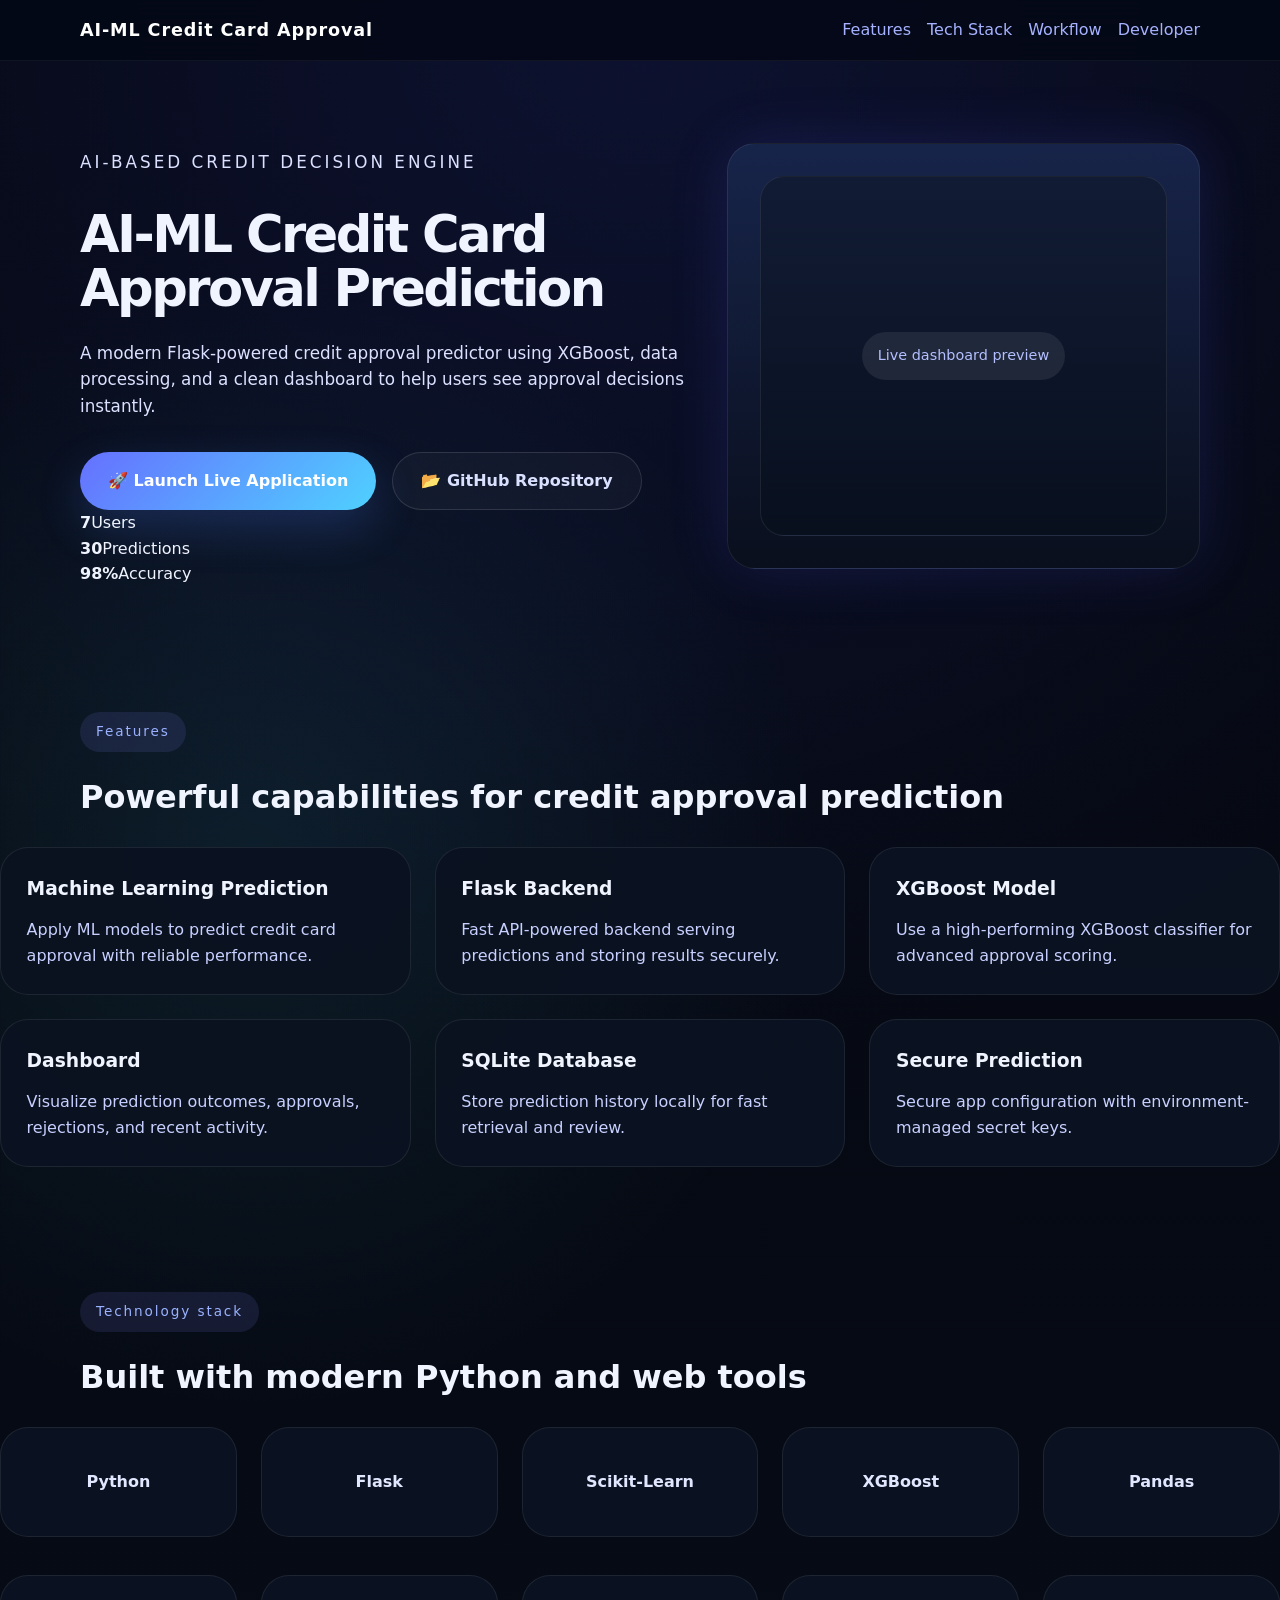
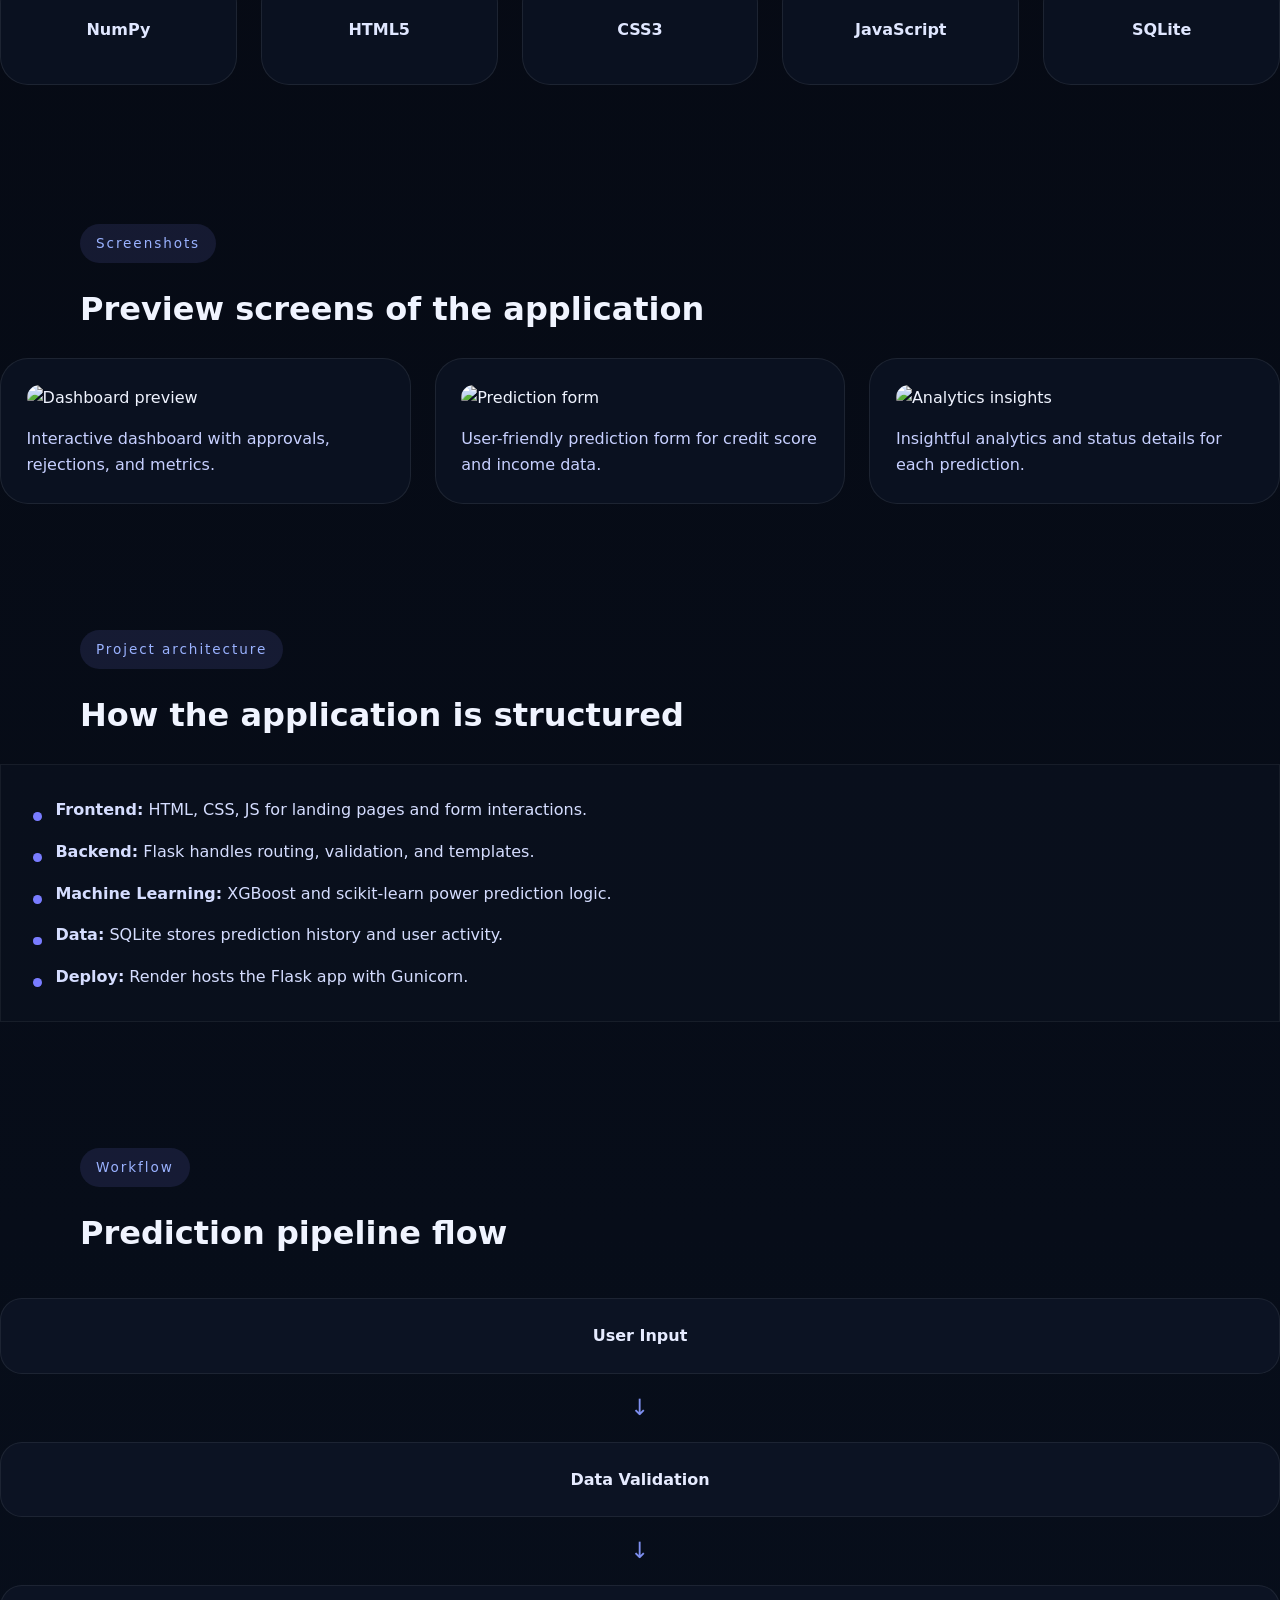
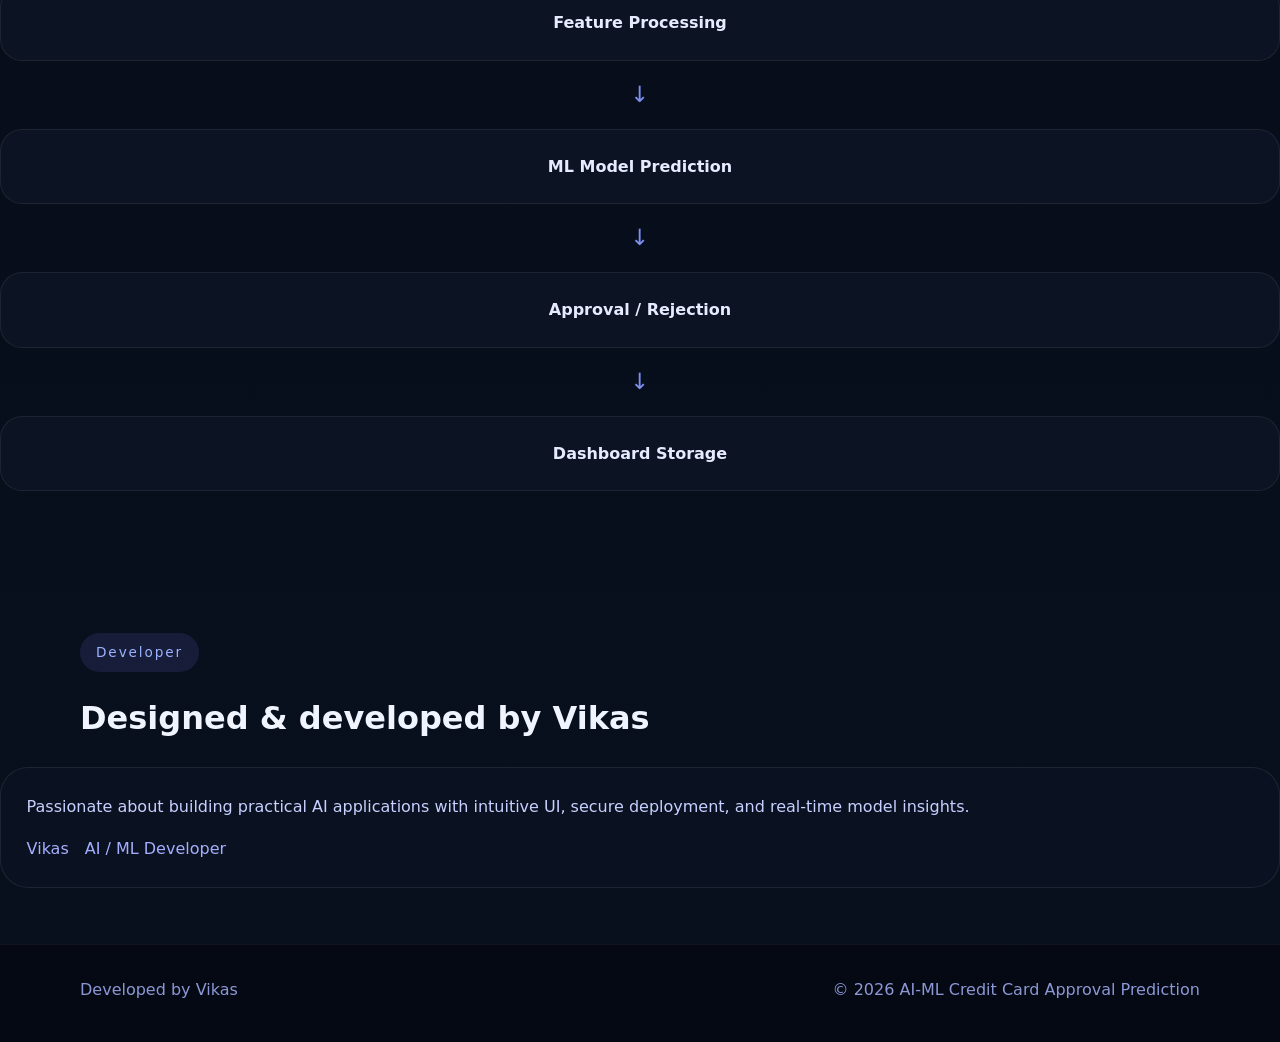
==== docs/index.html @ 61537ce9 "Add GitHub Pages landing page" ====
<!DOCTYPE html>
<html lang="en">
  <head>
    <meta charset="UTF-8" />
    <meta name="viewport" content="width=device-width, initial-scale=1.0" />
    <title>AI-ML Credit Card Approval Prediction</title>
    <link rel="stylesheet" href="styles.css" />
    <script defer src="script.js"></script>
  </head>
  <body>
    <header class="site-header">
      <div class="container header-inner">
        <a class="brand" href="#hero">AI-ML Credit Card Approval</a>
        <nav class="nav-links">
          <a href="#features">Features</a>
          <a href="#stack">Tech Stack</a>
          <a href="#workflow">Workflow</a>
          <a href="#team">Developer</a>
        </nav>
      </div>
    </header>

    <main>
      <section id="hero" class="hero-section section-hero">
        <div class="container hero-grid">
          <div class="hero-copy">
            <p class="eyebrow">AI-based Credit Decision Engine</p>
            <h1>AI-ML Credit Card Approval Prediction</h1>
            <p>
              A modern Flask-powered credit approval predictor using XGBoost,
              data processing, and a clean dashboard to help users see approval
              decisions instantly.
            </p>
            <div class="hero-actions">
              <a class="button button-primary" href="#">🚀 Launch Live Application</a>
              <a class="button button-secondary" href="https://github.com/vikas2005-4/AI-ML-credit-card-approval-project" target="_blank" rel="noreferrer">📂 GitHub Repository</a>
            </div>
          </div>
          <div class="hero-visual card glow-card">
            <div class="visual-screenshot">
              <div class="screenshot-label">Live dashboard preview</div>
            </div>
          </div>
        </div>
      </section>

      <section id="features" class="section section-features">
        <div class="container section-header">
          <p class="section-tag">Features</p>
          <h2>Powerful capabilities for credit approval prediction</h2>
        </div>
        <div class="grid cards-grid fade-scroll">
          <article class="feature-card">
            <h3>Machine Learning Prediction</h3>
            <p>Apply ML models to predict credit card approval with reliable performance.</p>
          </article>
          <article class="feature-card">
            <h3>Flask Backend</h3>
            <p>Fast API-powered backend serving predictions and storing results securely.</p>
          </article>
          <article class="feature-card">
            <h3>XGBoost Model</h3>
            <p>Use a high-performing XGBoost classifier for advanced approval scoring.</p>
          </article>
          <article class="feature-card">
            <h3>Dashboard</h3>
            <p>Visualize prediction outcomes, approvals, rejections, and recent activity.</p>
          </article>
          <article class="feature-card">
            <h3>SQLite Database</h3>
            <p>Store prediction history locally for fast retrieval and review.</p>
          </article>
          <article class="feature-card">
            <h3>Secure Prediction</h3>
            <p>Secure app configuration with environment-managed secret keys.</p>
          </article>
        </div>
      </section>

      <section id="stack" class="section section-stack">
        <div class="container section-header">
          <p class="section-tag">Technology stack</p>
          <h2>Built with modern Python and web tools</h2>
        </div>
        <div class="grid stack-grid fade-scroll">
          <div class="stack-card">Python</div>
          <div class="stack-card">Flask</div>
          <div class="stack-card">Scikit-Learn</div>
          <div class="stack-card">XGBoost</div>
          <div class="stack-card">Pandas</div>
          <div class="stack-card">NumPy</div>
          <div class="stack-card">HTML5</div>
          <div class="stack-card">CSS3</div>
          <div class="stack-card">JavaScript</div>
          <div class="stack-card">SQLite</div>
        </div>
      </section>

      <section id="screenshots" class="section section-screenshots">
        <div class="container section-header">
          <p class="section-tag">Screenshots</p>
          <h2>Preview screens of the application</h2>
        </div>
        <div class="grid screenshots-grid fade-scroll">
          <div class="screenshot-card">
            <img src="https://via.placeholder.com/520x320?text=Dashboard+Preview" alt="Dashboard preview" />
            <p>Interactive dashboard with approvals, rejections, and metrics.</p>
          </div>
          <div class="screenshot-card">
            <img src="https://via.placeholder.com/520x320?text=Prediction+Form" alt="Prediction form" />
            <p>User-friendly prediction form for credit score and income data.</p>
          </div>
          <div class="screenshot-card">
            <img src="https://via.placeholder.com/520x320?text=Analytics+Insights" alt="Analytics insights" />
            <p>Insightful analytics and status details for each prediction.</p>
          </div>
        </div>
      </section>

      <section id="architecture" class="section section-architecture">
        <div class="container section-header">
          <p class="section-tag">Project architecture</p>
          <h2>How the application is structured</h2>
        </div>
        <div class="architecture-card fade-scroll">
          <ul>
            <li><strong>Frontend:</strong> HTML, CSS, JS for landing pages and form interactions.</li>
            <li><strong>Backend:</strong> Flask handles routing, validation, and templates.</li>
            <li><strong>Machine Learning:</strong> XGBoost and scikit-learn power prediction logic.</li>
            <li><strong>Data:</strong> SQLite stores prediction history and user activity.</li>
            <li><strong>Deploy:</strong> Render hosts the Flask app with Gunicorn.</li>
          </ul>
        </div>
      </section>

      <section id="workflow" class="section section-workflow">
        <div class="container section-header">
          <p class="section-tag">Workflow</p>
          <h2>Prediction pipeline flow</h2>
        </div>
        <div class="workflow-timeline fade-scroll">
          <div class="timeline-item"><span>User Input</span></div>
          <div class="timeline-arrow">↓</div>
          <div class="timeline-item"><span>Data Validation</span></div>
          <div class="timeline-arrow">↓</div>
          <div class="timeline-item"><span>Feature Processing</span></div>
          <div class="timeline-arrow">↓</div>
          <div class="timeline-item"><span>ML Model Prediction</span></div>
          <div class="timeline-arrow">↓</div>
          <div class="timeline-item"><span>Approval / Rejection</span></div>
          <div class="timeline-arrow">↓</div>
          <div class="timeline-item"><span>Dashboard Storage</span></div>
        </div>
      </section>

      <section id="team" class="section section-team">
        <div class="container section-header">
          <p class="section-tag">Developer</p>
          <h2>Designed & developed by Vikas</h2>
        </div>
        <div class="team-card fade-scroll">
          <p>
            Passionate about building practical AI applications with intuitive UI,
            secure deployment, and real-time model insights.
          </p>
          <div class="team-meta">
            <span>Vikas</span>
            <span>AI / ML Developer</span>
          </div>
        </div>
      </section>
    </main>

    <footer class="site-footer">
      <div class="container footer-inner">
        <p>Developed by Vikas</p>
        <p>© 2026 AI-ML Credit Card Approval Prediction</p>
      </div>
    </footer>
  </body>
</html>
---- docs/styles.css ----
:root {
  color-scheme: dark;
  font-family: Inter, system-ui, -apple-system, BlinkMacSystemFont, 'Segoe UI', sans-serif;
  background: #080a12;
  color: #f0f4ff;
  line-height: 1.6;
}

* {
  box-sizing: border-box;
}

html {
  scroll-behavior: smooth;
}

body {
  margin: 0;
  min-height: 100vh;
  background: radial-gradient(circle at top, rgba(64, 85, 255, 0.14), transparent 25%),
    radial-gradient(circle at 20% 20%, rgba(78, 235, 255, 0.09), transparent 16%),
    linear-gradient(180deg, #05070f 0%, #08101e 100%);
}

img {
  max-width: 100%;
  display: block;
}

.container {
  width: min(1120px, calc(100% - 2rem));
  margin: 0 auto;
}

.site-header {
  position: sticky;
  top: 0;
  z-index: 20;
  backdrop-filter: blur(18px);
  background: rgba(4, 8, 23, 0.9);
  border-bottom: 1px solid rgba(255, 255, 255, 0.05);
}

.header-inner {
  display: flex;
  align-items: center;
  justify-content: space-between;
  gap: 1.5rem;
  padding: 1rem 0;
}

.brand {
  font-size: 1.1rem;
  font-weight: 700;
  letter-spacing: 0.05em;
  color: #ffffff;
  text-decoration: none;
}

.nav-links {
  display: flex;
  flex-wrap: wrap;
  gap: 1rem;
}

.nav-links a {
  color: #a6b2ff;
  text-decoration: none;
  font-weight: 500;
  transition: color 0.25s ease, transform 0.25s ease;
}

.nav-links a:hover {
  color: #ffffff;
  transform: translateY(-1px);
}

.hero-section {
  padding: 4rem 0 3.5rem;
}

.hero-grid {
  display: grid;
  grid-template-columns: 1.3fr 1fr;
  align-items: center;
  gap: 2rem;
}

.hero-copy {
  max-width: 640px;
}

.eyebrow {
  color: #8b95c6;
  text-transform: uppercase;
  letter-spacing: 0.18em;
  font-size: 0.8rem;
  margin-bottom: 1rem;
}

.hero-section h1 {
  margin: 0;
  font-size: clamp(2.8rem, 4vw, 4.4rem);
  line-height: 1.05;
  letter-spacing: -0.05em;
}

.hero-section p {
  max-width: 42rem;
  margin: 1.5rem 0 2rem;
  color: #dce1ff;
  font-size: 1.05rem;
}

.hero-actions {
  display: flex;
  flex-wrap: wrap;
  gap: 1rem;
}

.button {
  display: inline-flex;
  align-items: center;
  justify-content: center;
  gap: 0.75rem;
  padding: 0.95rem 1.75rem;
  border-radius: 999px;
  font-weight: 600;
  text-decoration: none;
  transition: transform 0.25s ease, box-shadow 0.25s ease, background 0.25s ease;
}

.button-primary {
  background: linear-gradient(135deg, #6670ff 0%, #4fd1ff 100%);
  color: #fff;
  box-shadow: 0 18px 45px rgba(79, 128, 255, 0.22);
}

.button-secondary {
  border: 1px solid rgba(255, 255, 255, 0.12);
  color: #d9e1ff;
  background: rgba(255, 255, 255, 0.03);
}

.button:hover {
  transform: translateY(-2px);
}

.card {
  background: rgba(9, 15, 30, 0.95);
  border: 1px solid rgba(255, 255, 255, 0.08);
  box-shadow: 0 28px 90px rgba(0, 0, 0, 0.16);
  border-radius: 28px;
}

.glow-card {
  padding: 2rem;
  background: linear-gradient(180deg, rgba(25, 38, 77, 0.92), rgba(10, 16, 29, 0.95));
  box-shadow: 0 0 60px rgba(89, 84, 255, 0.16);
}

.visual-screenshot {
  min-height: 360px;
  border-radius: 24px;
  background: linear-gradient(180deg, #111b34 0%, #08101e 100%);
  border: 1px solid rgba(255, 255, 255, 0.08);
  display: grid;
  place-items: center;
  color: #bbc4ff;
  position: relative;
}

.screenshot-label {
  padding: 0.75rem 1rem;
  border-radius: 999px;
  background: rgba(255, 255, 255, 0.08);
  color: #b3bfff;
  font-size: 0.9rem;
}

.section {
  padding: 3.5rem 0;
}

.section-header {
  margin-bottom: 2rem;
}

.section-tag {
  display: inline-flex;
  align-items: center;
  border-radius: 999px;
  padding: 0.55rem 1rem;
  font-size: 0.85rem;
  letter-spacing: 0.14em;
  background: rgba(132, 131, 255, 0.12);
  color: #9ab2ff;
}

.section-header h2 {
  margin: 1rem 0 0;
  font-size: clamp(2rem, 2.5vw, 2.85rem);
  line-height: 1.05;
}

.cards-grid,
.stack-grid,
.screenshots-grid {
  display: grid;
  gap: 1.5rem;
}

.cards-grid {
  grid-template-columns: repeat(3, minmax(0, 1fr));
}

.feature-card,
.stack-card,
.screenshot-card,
.team-card {
  padding: 1.6rem;
  border-radius: 28px;
  background: rgba(11, 18, 33, 0.95);
  border: 1px solid rgba(255, 255, 255, 0.08);
  transition: transform 0.3s ease, border-color 0.3s ease;
}

.feature-card:hover,
.stack-card:hover,
.screenshot-card:hover,
.team-card:hover {
  transform: translateY(-6px);
  border-color: rgba(111, 103, 255, 0.28);
}

.feature-card h3,
.stack-card {
  margin: 0 0 0.85rem;
}

.feature-card p,
.screenshot-card p,
.team-card p,
.architecture-card ul {
  margin: 0;
  color: #c7d0ff;
}

.stack-grid {
  grid-template-columns: repeat(5, minmax(0, 1fr));
}

.stack-card {
  min-height: 110px;
  display: grid;
  place-items: center;
  font-weight: 700;
  color: #e0e7ff;
}

.screenshots-grid {
  grid-template-columns: repeat(3, minmax(0, 1fr));
}

.screenshot-card img {
  border-radius: 22px;
  margin-bottom: 1rem;
}

.workflow-timeline {
  display: grid;
  gap: 1rem;
  padding: 1rem 0;
}

.timeline-item,
.timeline-arrow {
  display: flex;
  align-items: center;
  justify-content: center;
  border-radius: 22px;
}

.timeline-item {
  padding: 1.5rem;
  background: rgba(13, 21, 36, 0.95);
  border: 1px solid rgba(255, 255, 255, 0.07);
  color: #e6ebff;
  font-weight: 600;
}

.timeline-arrow {
  color: #7e8fef;
  font-size: 1.4rem;
}

.architecture-card {
  padding: 2rem;
  background: rgba(10, 16, 29, 0.96);
  border: 1px solid rgba(255, 255, 255, 0.06);
}

.architecture-card ul {
  list-style: none;
  padding: 0;
  margin: 0;
  display: grid;
  gap: 1rem;
}

.architecture-card li {
  position: relative;
  padding-left: 1.4rem;
  color: #d5ddff;
}

.architecture-card li::before {
  content: '';
  position: absolute;
  left: 0;
  top: 0.9rem;
  width: 0.55rem;
  height: 0.55rem;
  border-radius: 50%;
  background: #797cff;
}

.team-card {
  display: flex;
  flex-direction: column;
  gap: 1rem;
}

.team-meta {
  display: flex;
  flex-wrap: wrap;
  gap: 1rem;
  color: #a5afff;
}

.site-footer {
  padding: 2rem 0 2.5rem;
  background: rgba(5, 8, 18, 0.9);
  border-top: 1px solid rgba(255, 255, 255, 0.05);
}

.footer-inner {
  display: flex;
  justify-content: space-between;
  align-items: center;
  gap: 1rem;
  flex-wrap: wrap;
}

.site-footer p {
  margin: 0;
  color: #8c98d5;
}

.fade-scroll {
  opacity: 0;
  transform: translateY(30px);
  transition: opacity 0.65s ease, transform 0.65s ease;
}

.fade-in {
  opacity: 1;
  transform: translateY(0);
}

@media (max-width: 960px) {
  .hero-grid {
    grid-template-columns: 1fr;
  }

  .cards-grid,
  .stack-grid,
  .screenshots-grid {
    grid-template-columns: repeat(2, minmax(0, 1fr));
  }

  .workflow-timeline {
    grid-template-columns: 1fr;
  }
}

@media (max-width: 720px) {
  .nav-links {
    display: none;
  }

  .cards-grid,
  .stack-grid,
  .screenshots-grid {
    grid-template-columns: 1fr;
  }

  .hero-section {
    padding-top: 3rem;
  }
}
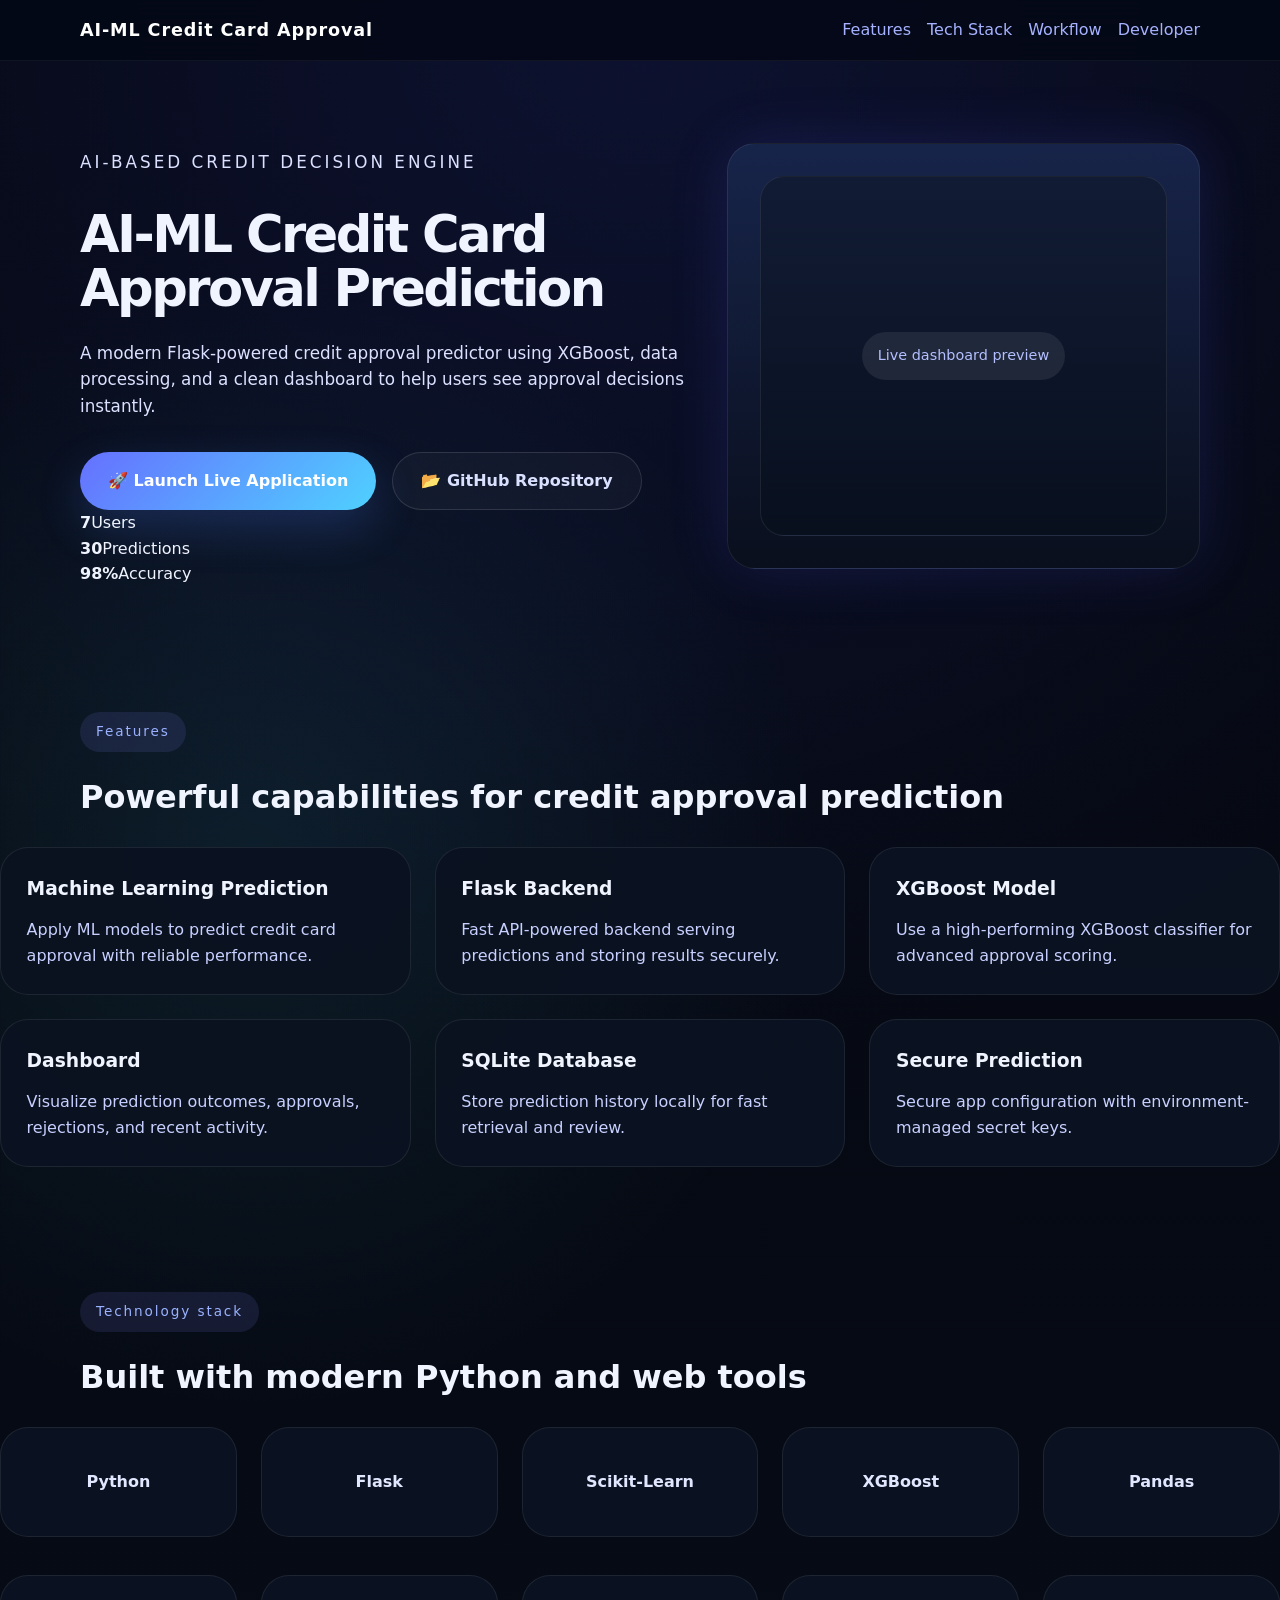
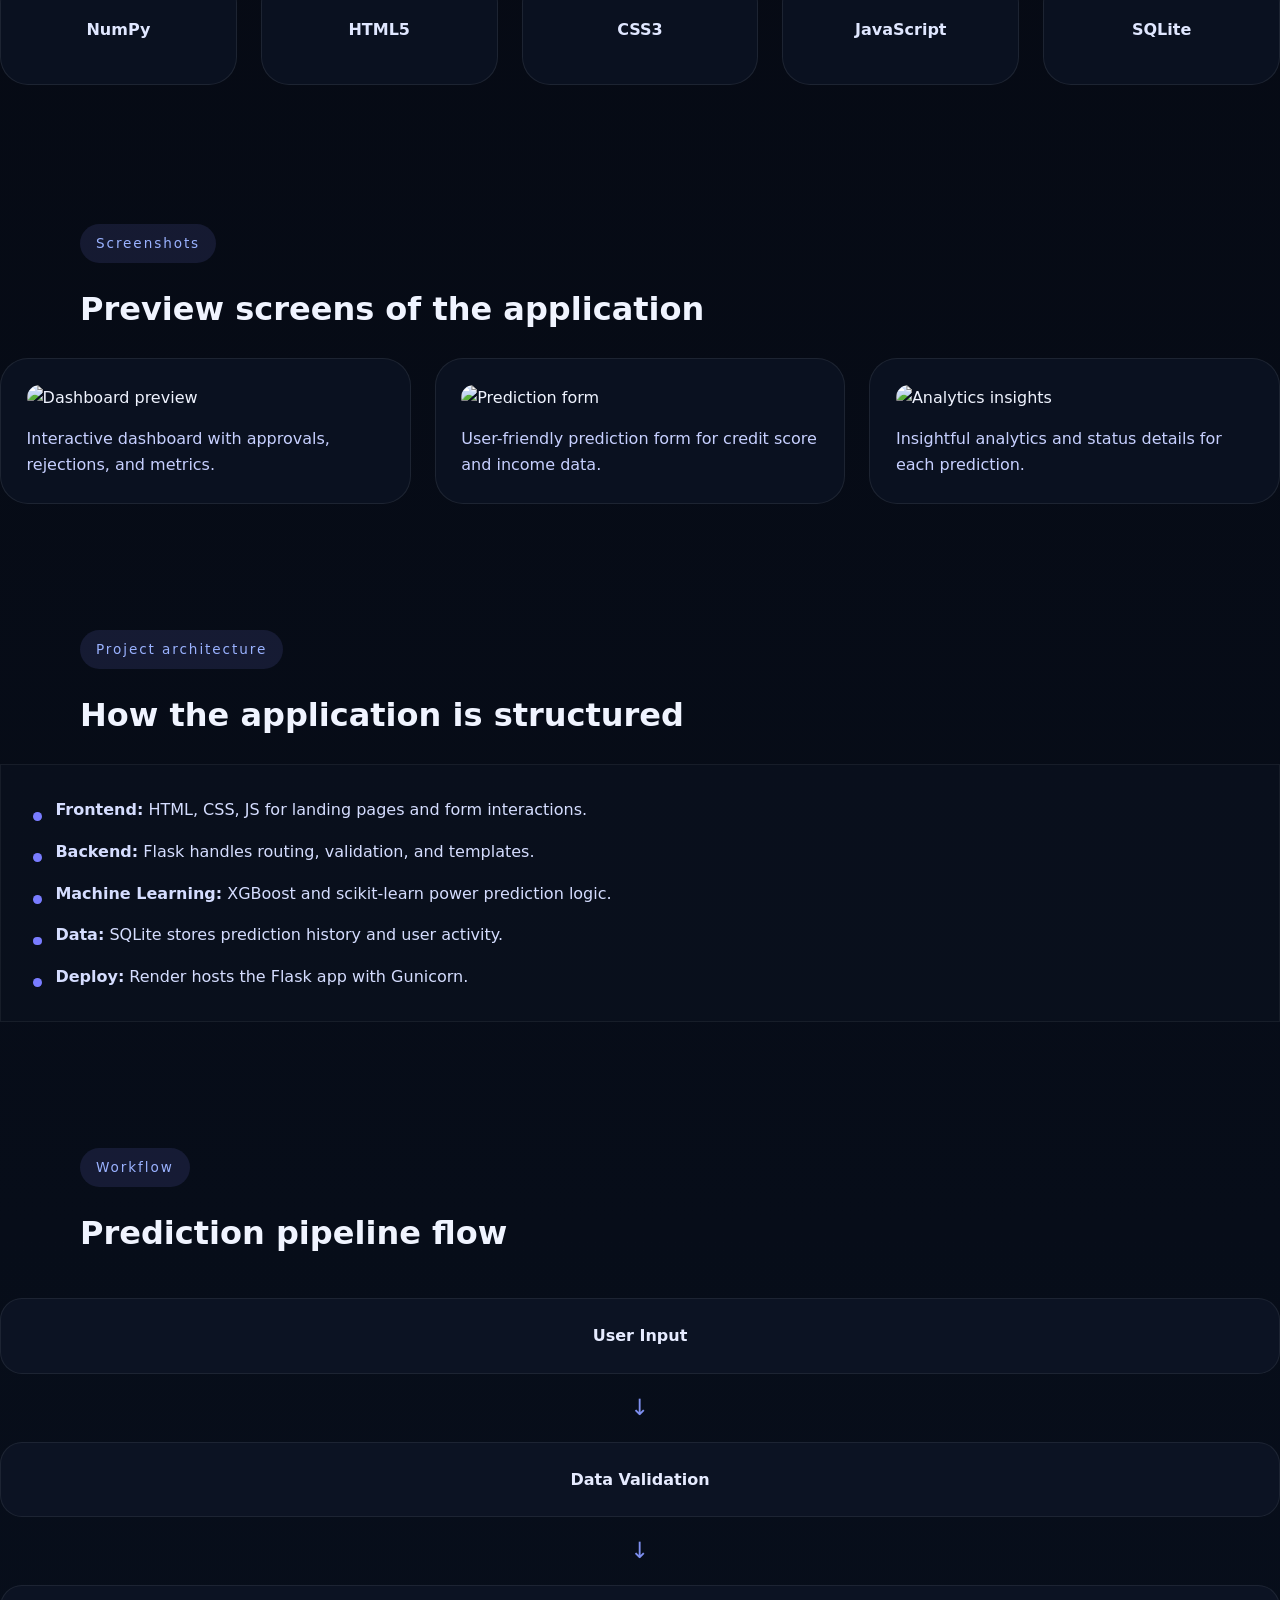
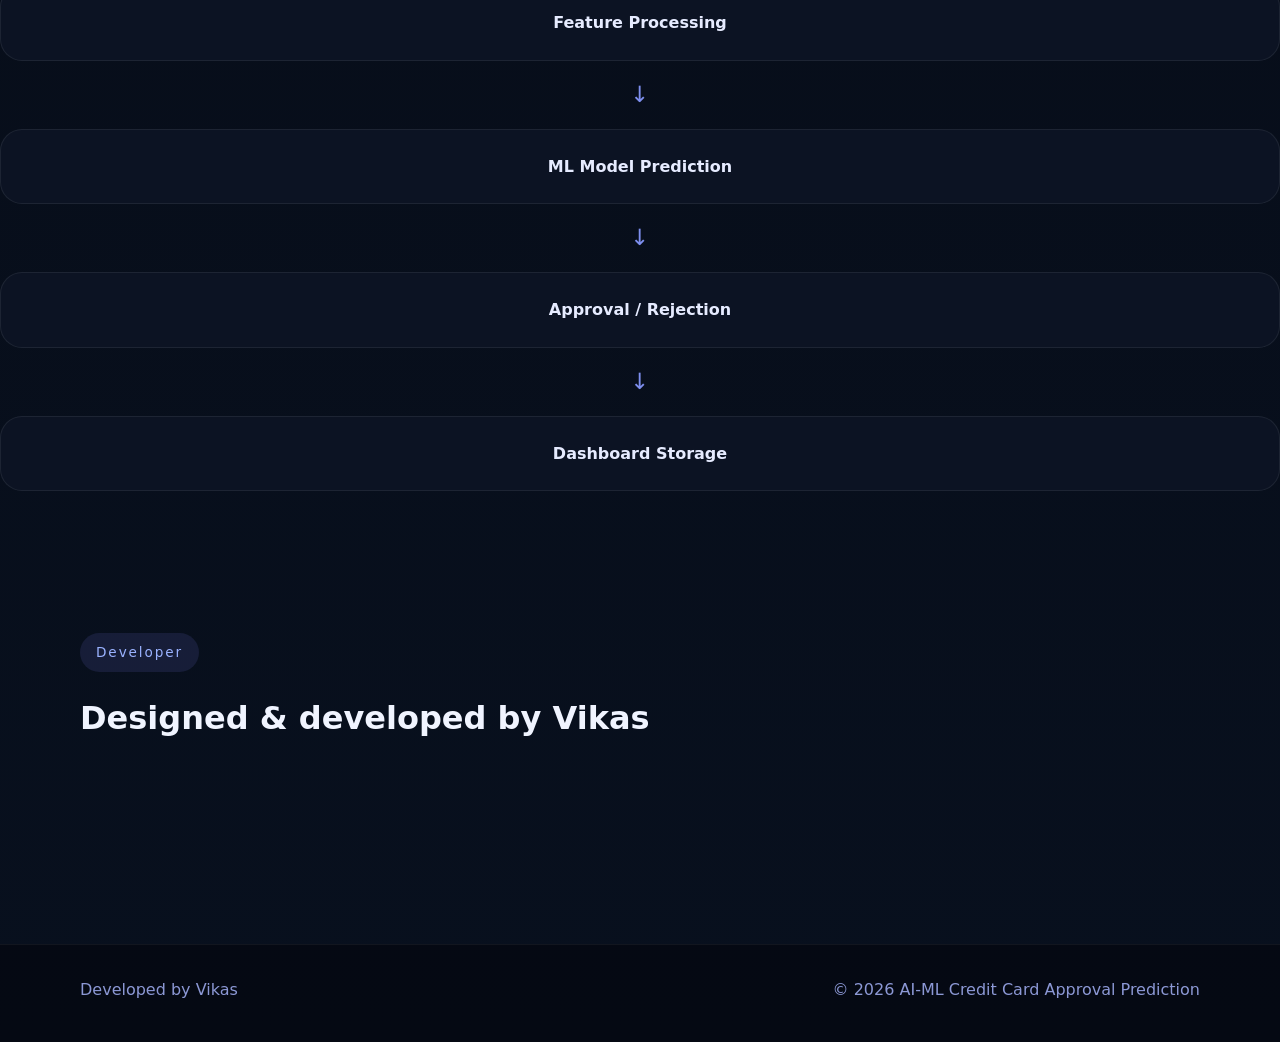
==== commit 5bf9c537: "Add Render live application link" ====
--- a/docs/index.html
+++ b/docs/index.html
@@ -32,7 +32,7 @@
               decisions instantly.
             </p>
             <div class="hero-actions">
-              <a class="button button-primary" href="#">🚀 Launch Live Application</a>
+              <a class="button button-primary" href="https://ai-ml-credit-card-approval-project-1.onrender.com/">🚀 Launch Live Application</a>
               <a class="button button-secondary" href="https://github.com/vikas2005-4/AI-ML-credit-card-approval-project" target="_blank" rel="noreferrer">📂 GitHub Repository</a>
             </div>
           </div>
